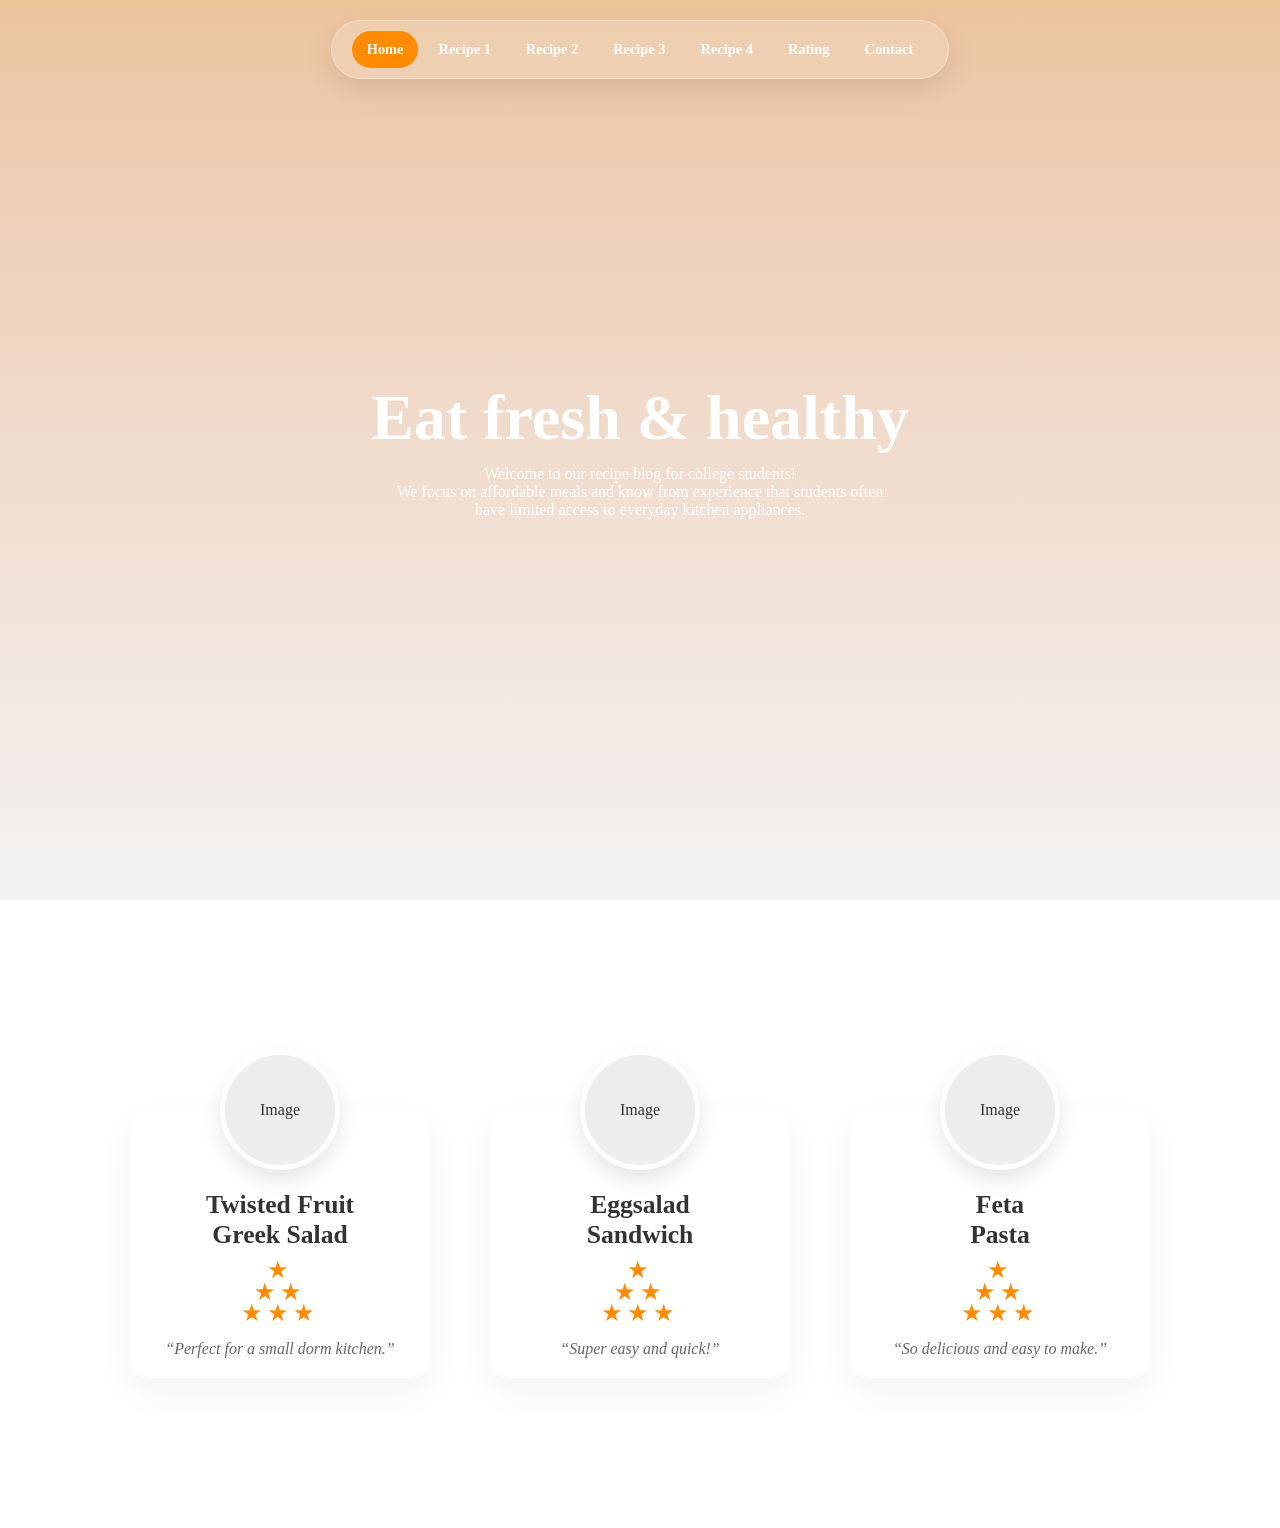
==== index.html @ 9a08d2c6 "Was trying to change colors on the homepage" ====
<!DOCTYPE html>

<html>
<head>
    <meta charset="UTF-8">
    <title>Student Recipe Blog</title>
    <style type="text/css" media="all">
        @import "css/style.css";
    </style>
</head>

<body>

    <header>
        <nav class="glass-nav">
            <ul>
                <li class="nav-item active">Home</li>
                <li class="nav-item">Recipe 1</li>
                <li class="nav-item">Recipe 2</li>
                <li class="nav-item">Recipe 3</li>
                <li class="nav-item">Recipe 4</li>
                <li class="nav-item">Rating</li>
                <li class="nav-item">Contact</li>
            </ul>
        </nav>
    </header>

    <main>
        <section class="hero-section">
            <div class="hero-content">
                <h1>Eat fresh & healthy</h1>
                <p>Welcome to our recipe blog for college students!<br> 
                We focus on affordable meals and know from experience that students often <br> 
                have limited access to everyday kitchen appliances.</p>
                
            </div>
        </section>

        <section class="reviews-section">
            <div class="reviews-container">
                
                <div class="review-card">
                    <div class="image-circle"><span>Image</span></div>
                    <div class="card-body">
                        <h3 class="recipe-title">Twisted Fruit<br>Greek Salad</h3>
                        <div class="stars-box">
                            <div class="star-row">★</div>
                            <div class="star-row">★★</div>
                            <div class="star-row">★★★</div>
                        </div>
                        <p class="review-text">“Perfect for a small dorm kitchen.”</p>
                    </div>
                </div>

                <div class="review-card">
                    <div class="image-circle"><span>Image</span></div>
                    <div class="card-body">
                        <h3 class="recipe-title">Eggsalad<br>Sandwich</h3>
                        <div class="stars-box">
                            <div class="star-row">★</div>
                            <div class="star-row">★★</div>
                            <div class="star-row">★★★</div>
                        </div>
                        <p class="review-text">“Super easy and quick!”</p>
                    </div>
                </div>

                <div class="review-card">
                    <div class="image-circle"><span>Image</span></div>
                    <div class="card-body">
                        <h3 class="recipe-title">Feta<br>Pasta</h3>
                        <div class="stars-box">
                            <div class="star-row">★</div>
                            <div class="star-row">★★</div>
                            <div class="star-row">★★★</div>
                        </div>
                        <p class="review-text">“So delicious and easy to make.”</p>
                    </div>
                </div>

            </div>
        </section>
    </main>

    <script src="script.js"></script>
</body>
</html>
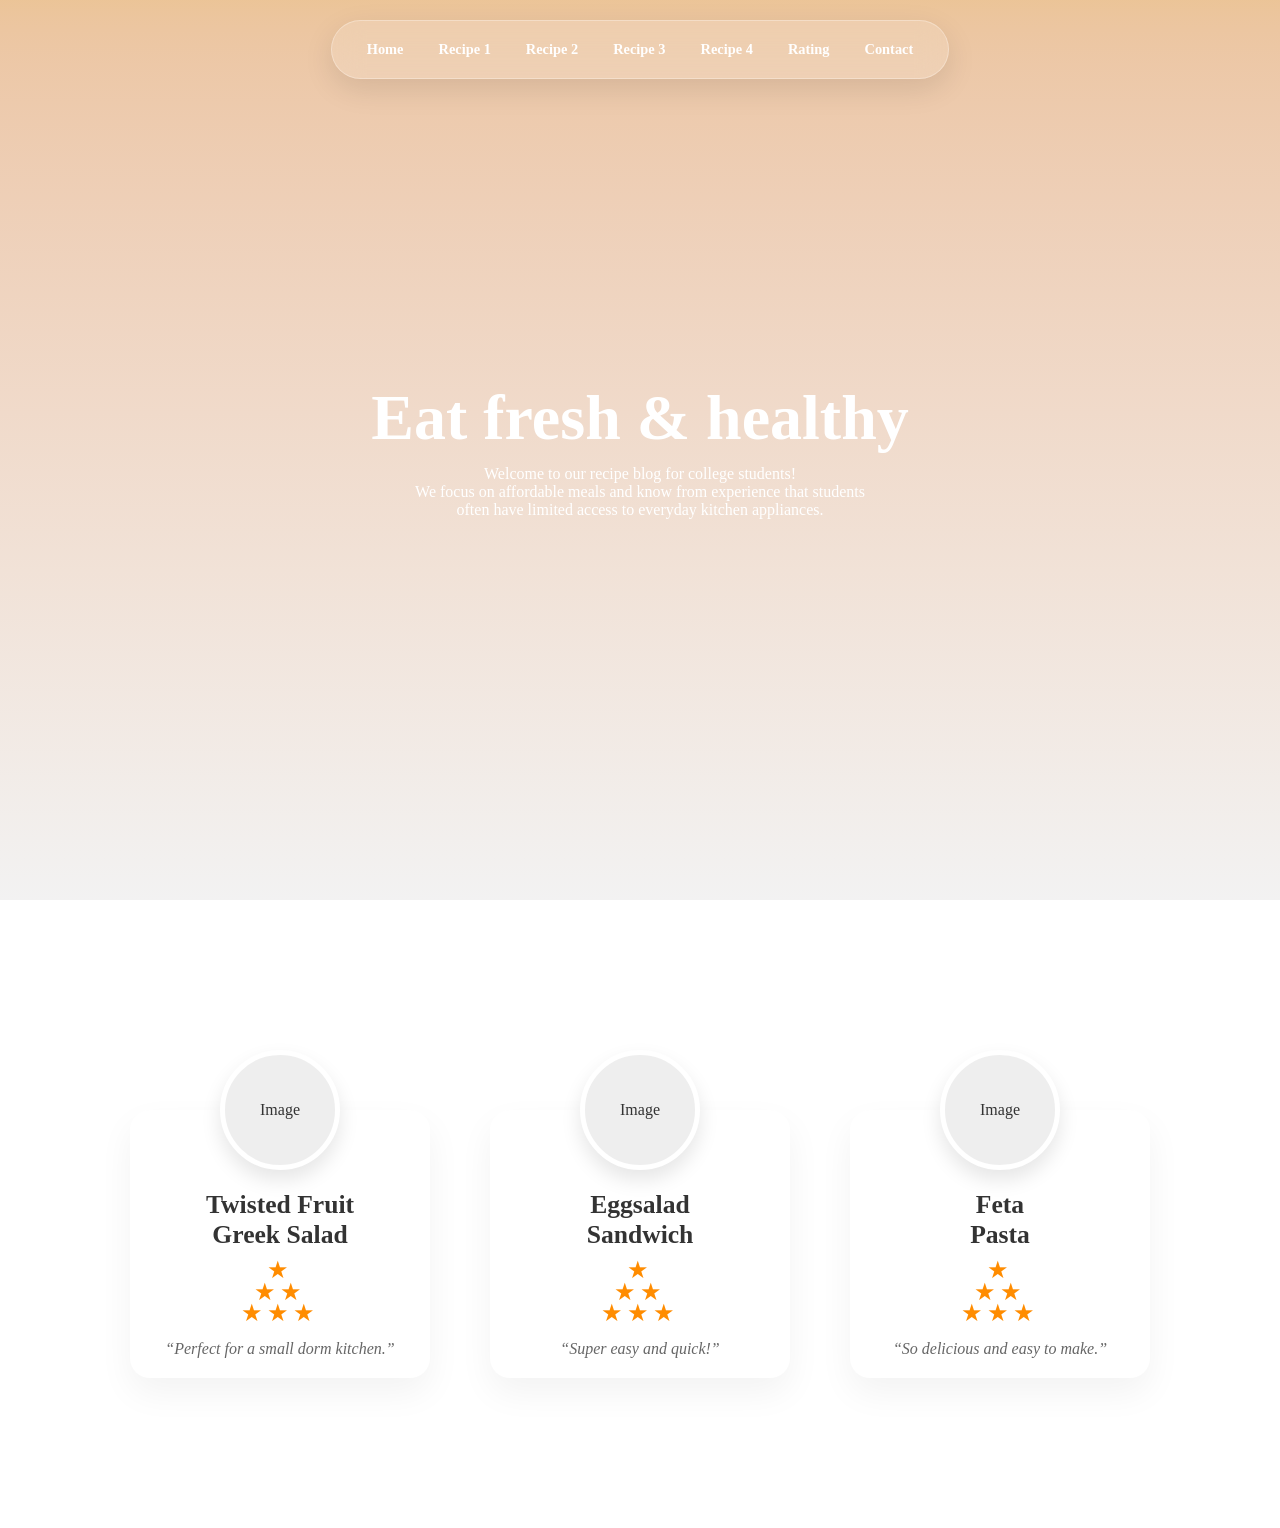
==== commit 5291dff1: "I made some changes in the code and adjustments in the text" ====
--- a/index.html
+++ b/index.html
@@ -5,7 +5,7 @@
     <meta charset="UTF-8">
     <title>Student Recipe Blog</title>
     <style type="text/css" media="all">
-        @import "css/style.css";
+        @import "css/index.css";
     </style>
 </head>
 
@@ -14,7 +14,7 @@
     <header>
         <nav class="glass-nav">
             <ul>
-                <li class="nav-item active">Home</li>
+                <li class="nav-item">Home</li>
                 <li class="nav-item">Recipe 1</li>
                 <li class="nav-item">Recipe 2</li>
                 <li class="nav-item">Recipe 3</li>
@@ -30,9 +30,8 @@
             <div class="hero-content">
                 <h1>Eat fresh & healthy</h1>
                 <p>Welcome to our recipe blog for college students!<br> 
-                We focus on affordable meals and know from experience that students often <br> 
-                have limited access to everyday kitchen appliances.</p>
-                
+                We focus on affordable meals and know from experience that students<br> 
+                often have limited access to everyday kitchen appliances.</p>
             </div>
         </section>
 
@@ -77,7 +76,6 @@
                         <p class="review-text">“So delicious and easy to make.”</p>
                     </div>
                 </div>
-
             </div>
         </section>
     </main>
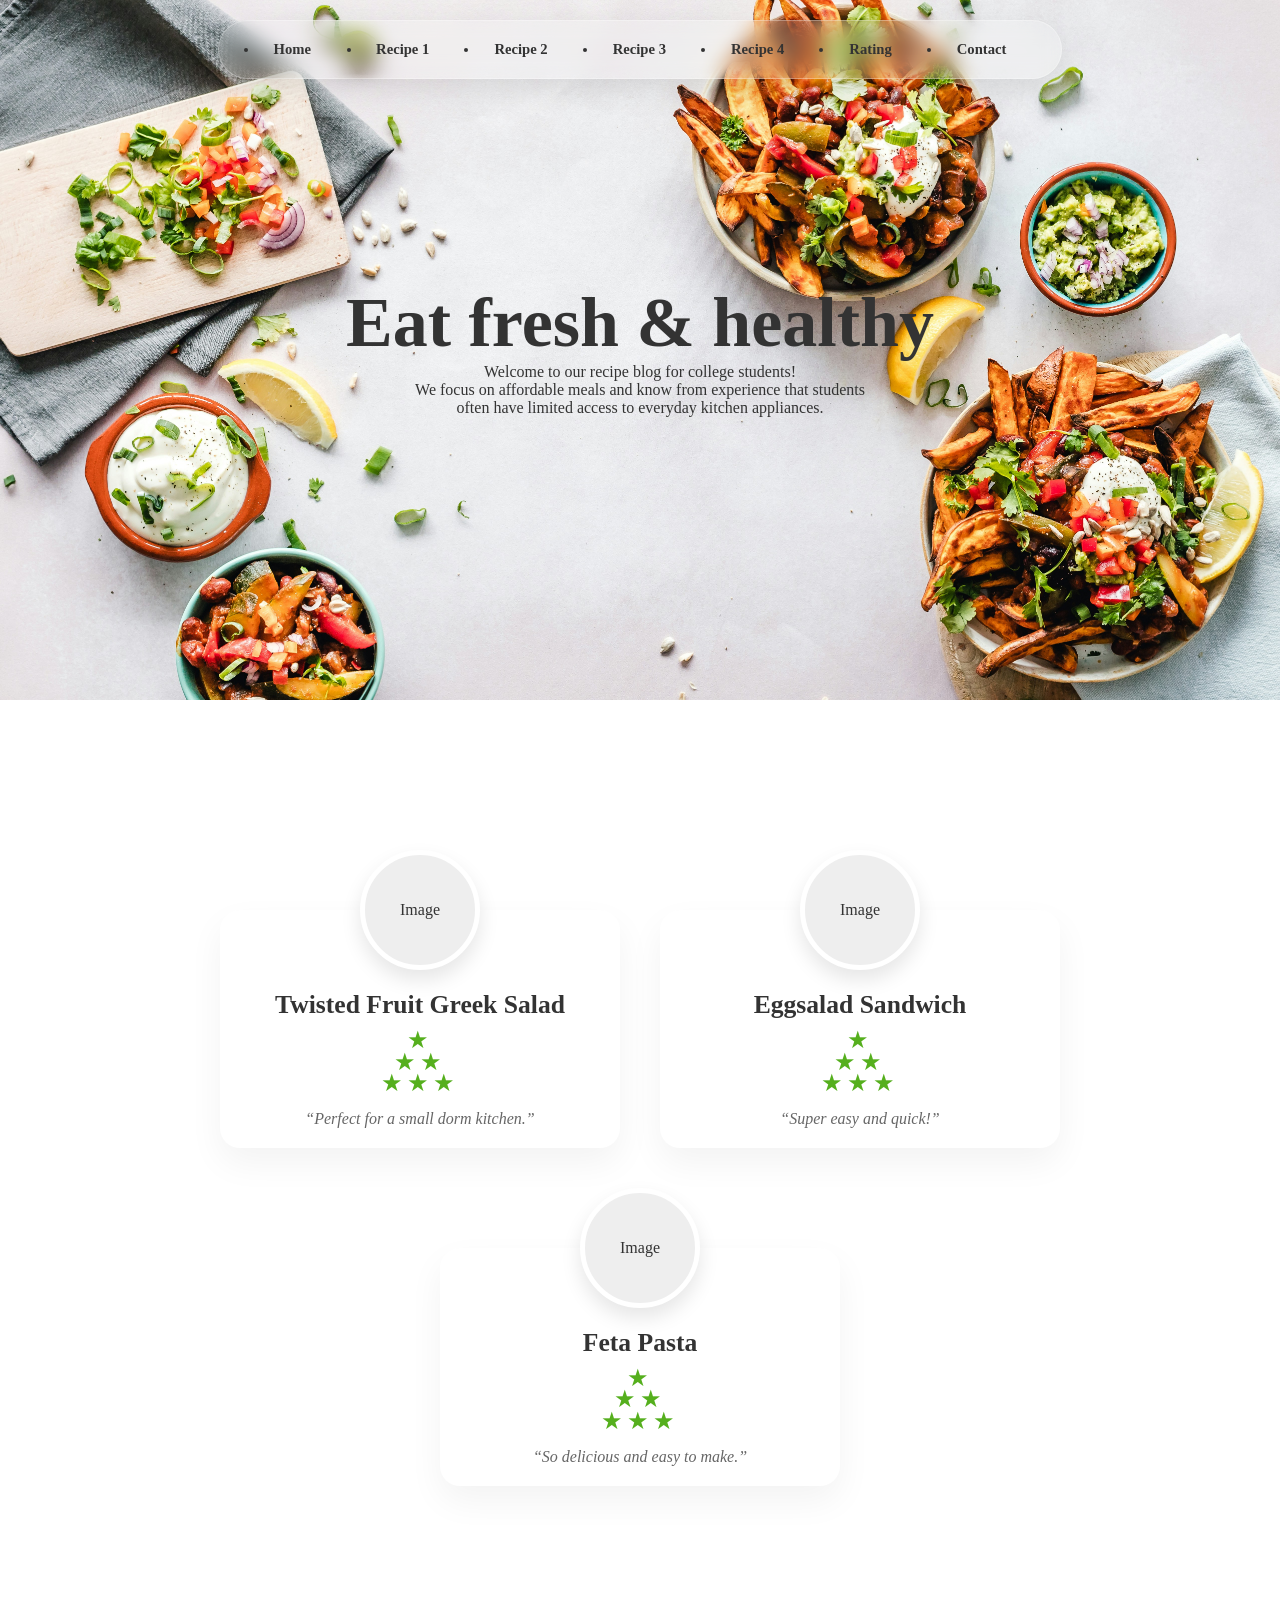
==== commit da0c6ebf: "I changed the .css document and the html document, that the hero-section contains a background-image" ====
--- a/index.html
+++ b/index.html
@@ -41,7 +41,7 @@
                 <div class="review-card">
                     <div class="image-circle"><span>Image</span></div>
                     <div class="card-body">
-                        <h3 class="recipe-title">Twisted Fruit<br>Greek Salad</h3>
+                        <h3 class="recipe-title">Twisted Fruit Greek Salad</h3>
                         <div class="stars-box">
                             <div class="star-row">★</div>
                             <div class="star-row">★★</div>
@@ -54,7 +54,7 @@
                 <div class="review-card">
                     <div class="image-circle"><span>Image</span></div>
                     <div class="card-body">
-                        <h3 class="recipe-title">Eggsalad<br>Sandwich</h3>
+                        <h3 class="recipe-title">Eggsalad Sandwich</h3>
                         <div class="stars-box">
                             <div class="star-row">★</div>
                             <div class="star-row">★★</div>
@@ -67,7 +67,7 @@
                 <div class="review-card">
                     <div class="image-circle"><span>Image</span></div>
                     <div class="card-body">
-                        <h3 class="recipe-title">Feta<br>Pasta</h3>
+                        <h3 class="recipe-title">Feta Pasta</h3>
                         <div class="stars-box">
                             <div class="star-row">★</div>
                             <div class="star-row">★★</div>
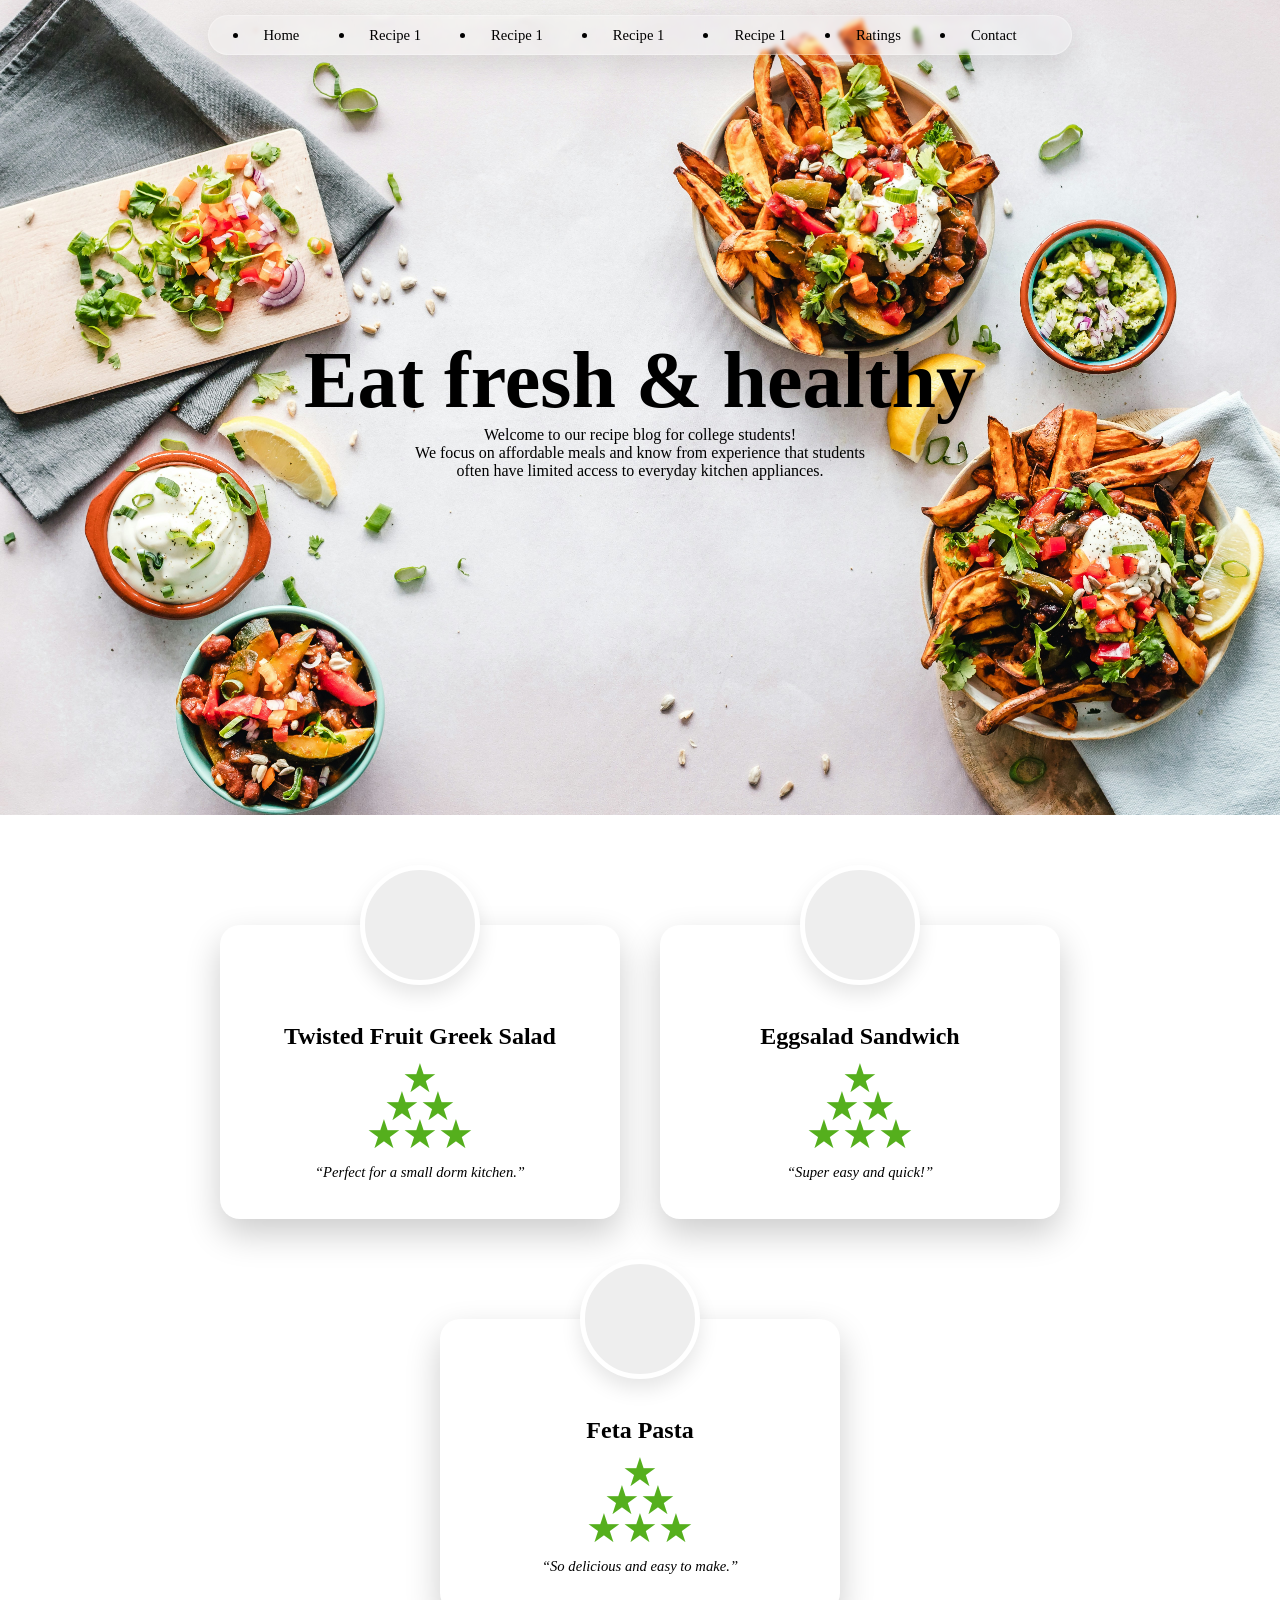
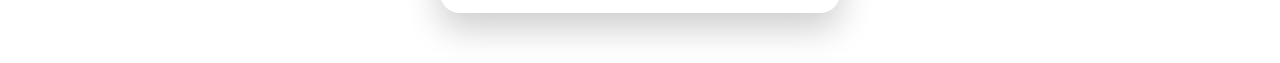
==== commit be26d371: "Linking and code adjustments I linked some pages to the nav-bar and the three ratings on the bottom " ====
--- a/index.html
+++ b/index.html
@@ -14,13 +14,13 @@
     <header>
         <nav class="glass-nav">
             <ul>
-                <li class="nav-item">Home</li>
-                <li class="nav-item">Recipe 1</li>
-                <li class="nav-item">Recipe 2</li>
-                <li class="nav-item">Recipe 3</li>
-                <li class="nav-item">Recipe 4</li>
-                <li class="nav-item">Rating</li>
-                <li class="nav-item">Contact</li>
+                <li><a href="index.html">Home</a></li>
+                <li><a href="Recipe 1.html">Recipe 1</a></li>
+                <li><a href="Recipe 2.html">Recipe 1</a></li>
+                <li><a href="Recipe 3.html">Recipe 1</a></li>
+                <li><a href="Recipe 4.html">Recipe 1</a></li>
+                <li><a href="rating.html">Ratings</a></li>
+                <li><a href="Contact.html">Contact</a></li>
             </ul>
         </nav>
     </header>
@@ -39,7 +39,8 @@
             <div class="reviews-container">
                 
                 <div class="review-card">
-                    <div class="image-circle"><span>Image</span></div>
+                    <a href="Recipe 1.html" class="recipe-card-link">
+                    <div class="image-circle"></div>
                     <div class="card-body">
                         <h3 class="recipe-title">Twisted Fruit Greek Salad</h3>
                         <div class="stars-box">
@@ -49,10 +50,11 @@
                         </div>
                         <p class="review-text">“Perfect for a small dorm kitchen.”</p>
                     </div>
-                </div>
+                    </a></div>
 
                 <div class="review-card">
-                    <div class="image-circle"><span>Image</span></div>
+                    <a href="Recipe 2.html" class="recipe-card-link">
+                    <div class="image-circle"></div>
                     <div class="card-body">
                         <h3 class="recipe-title">Eggsalad Sandwich</h3>
                         <div class="stars-box">
@@ -62,10 +64,11 @@
                         </div>
                         <p class="review-text">“Super easy and quick!”</p>
                     </div>
-                </div>
+                </a></div>
 
                 <div class="review-card">
-                    <div class="image-circle"><span>Image</span></div>
+                    <a href="Recipe 3.html" class="recipe-card-link">
+                    <div class="image-circle"></div>
                     <div class="card-body">
                         <h3 class="recipe-title">Feta Pasta</h3>
                         <div class="stars-box">
@@ -75,7 +78,7 @@
                         </div>
                         <p class="review-text">“So delicious and easy to make.”</p>
                     </div>
-                </div>
+                </a></div>
             </div>
         </section>
     </main>
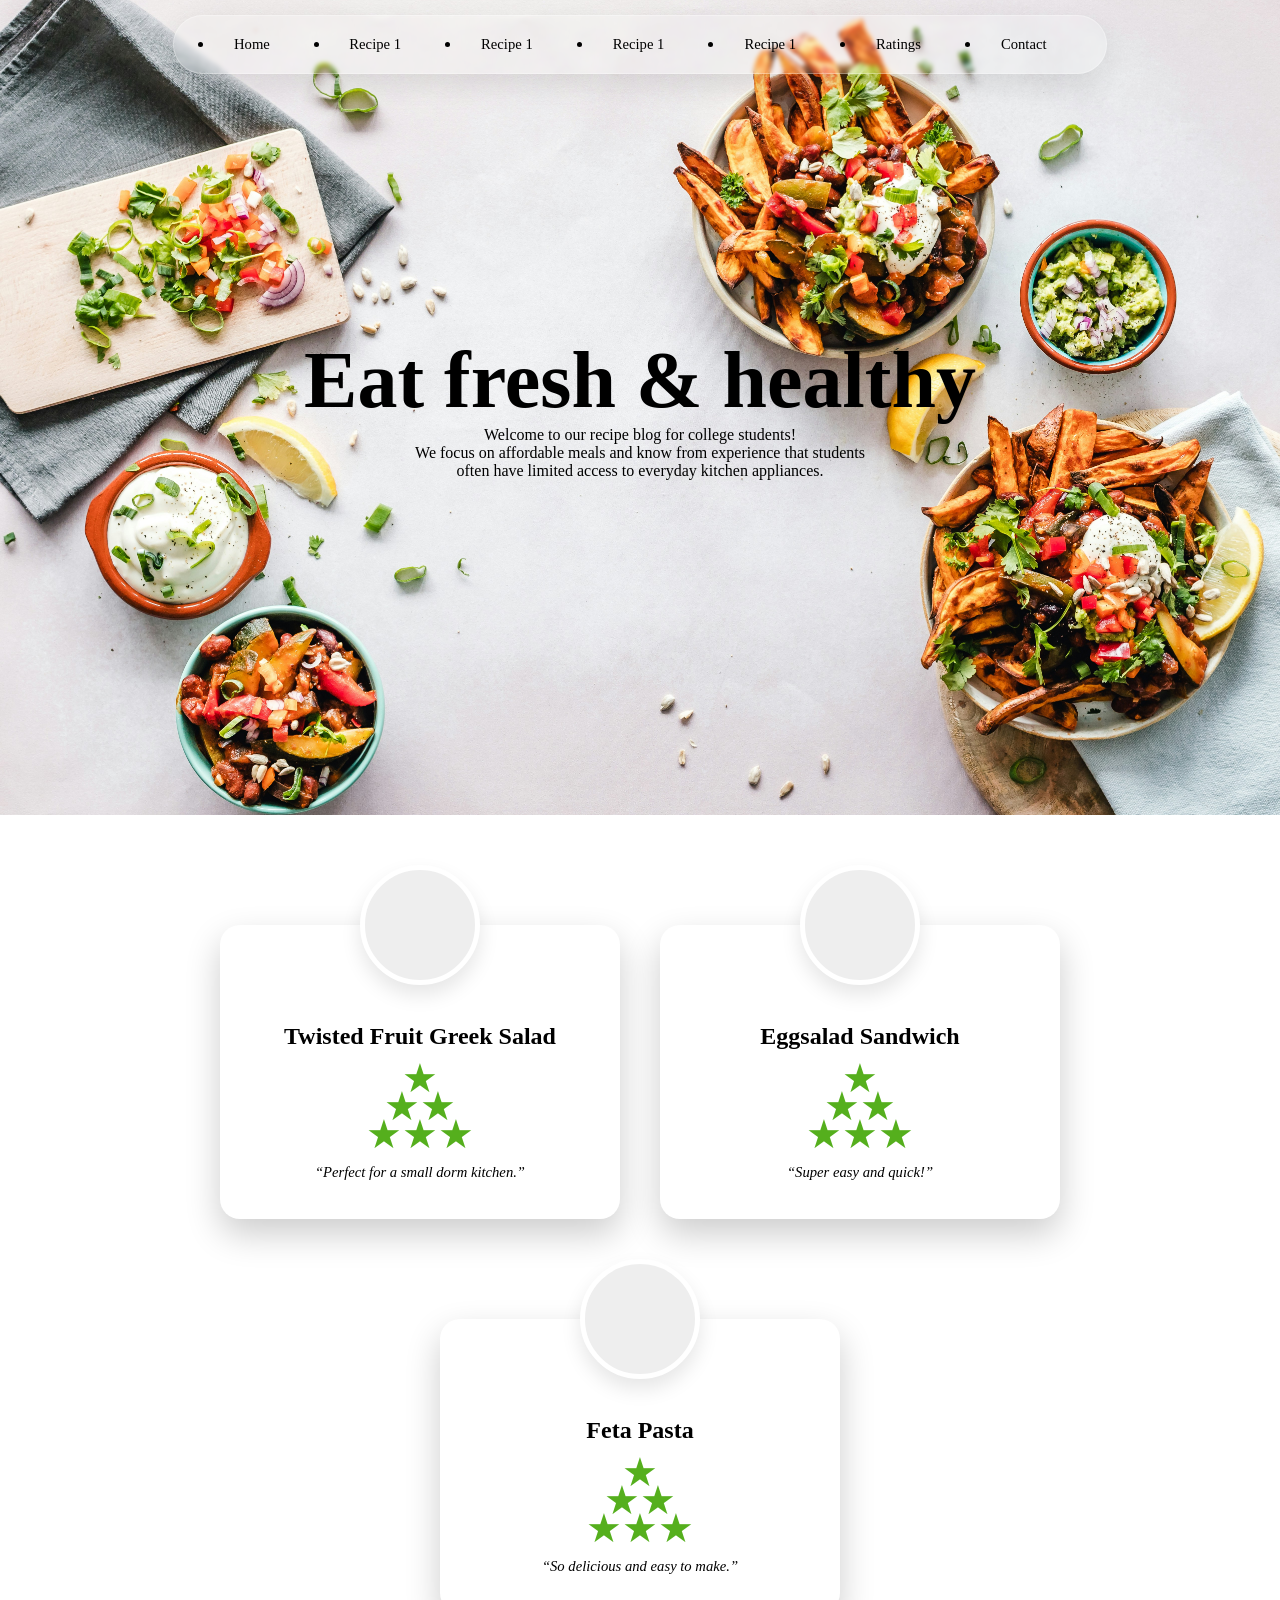
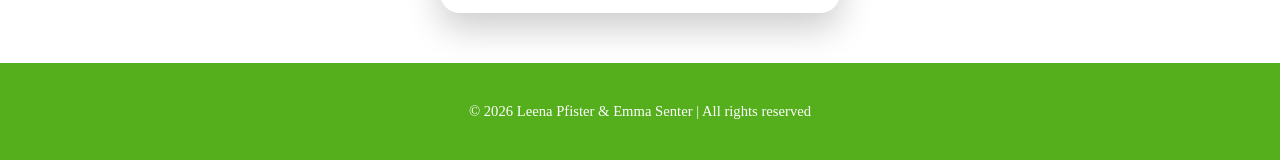
==== commit 6c7b6776: "CSS changes and Footer I changed the css again and added a footer for the index-page. I also got rid" ====
--- a/index.html
+++ b/index.html
@@ -1,5 +1,4 @@
 <!DOCTYPE html>
-
 <html>
 <head>
     <meta charset="UTF-8">
@@ -83,6 +82,12 @@
         </section>
     </main>
 
+    <footer>
+        <div clas="footer-content">
+            <p>&copy; 2026 Leena Pfister & Emma Senter | All rights reserved</p>
+        </div>
+    </footer>
+
     <script src="script.js"></script>
 </body>
 </html>
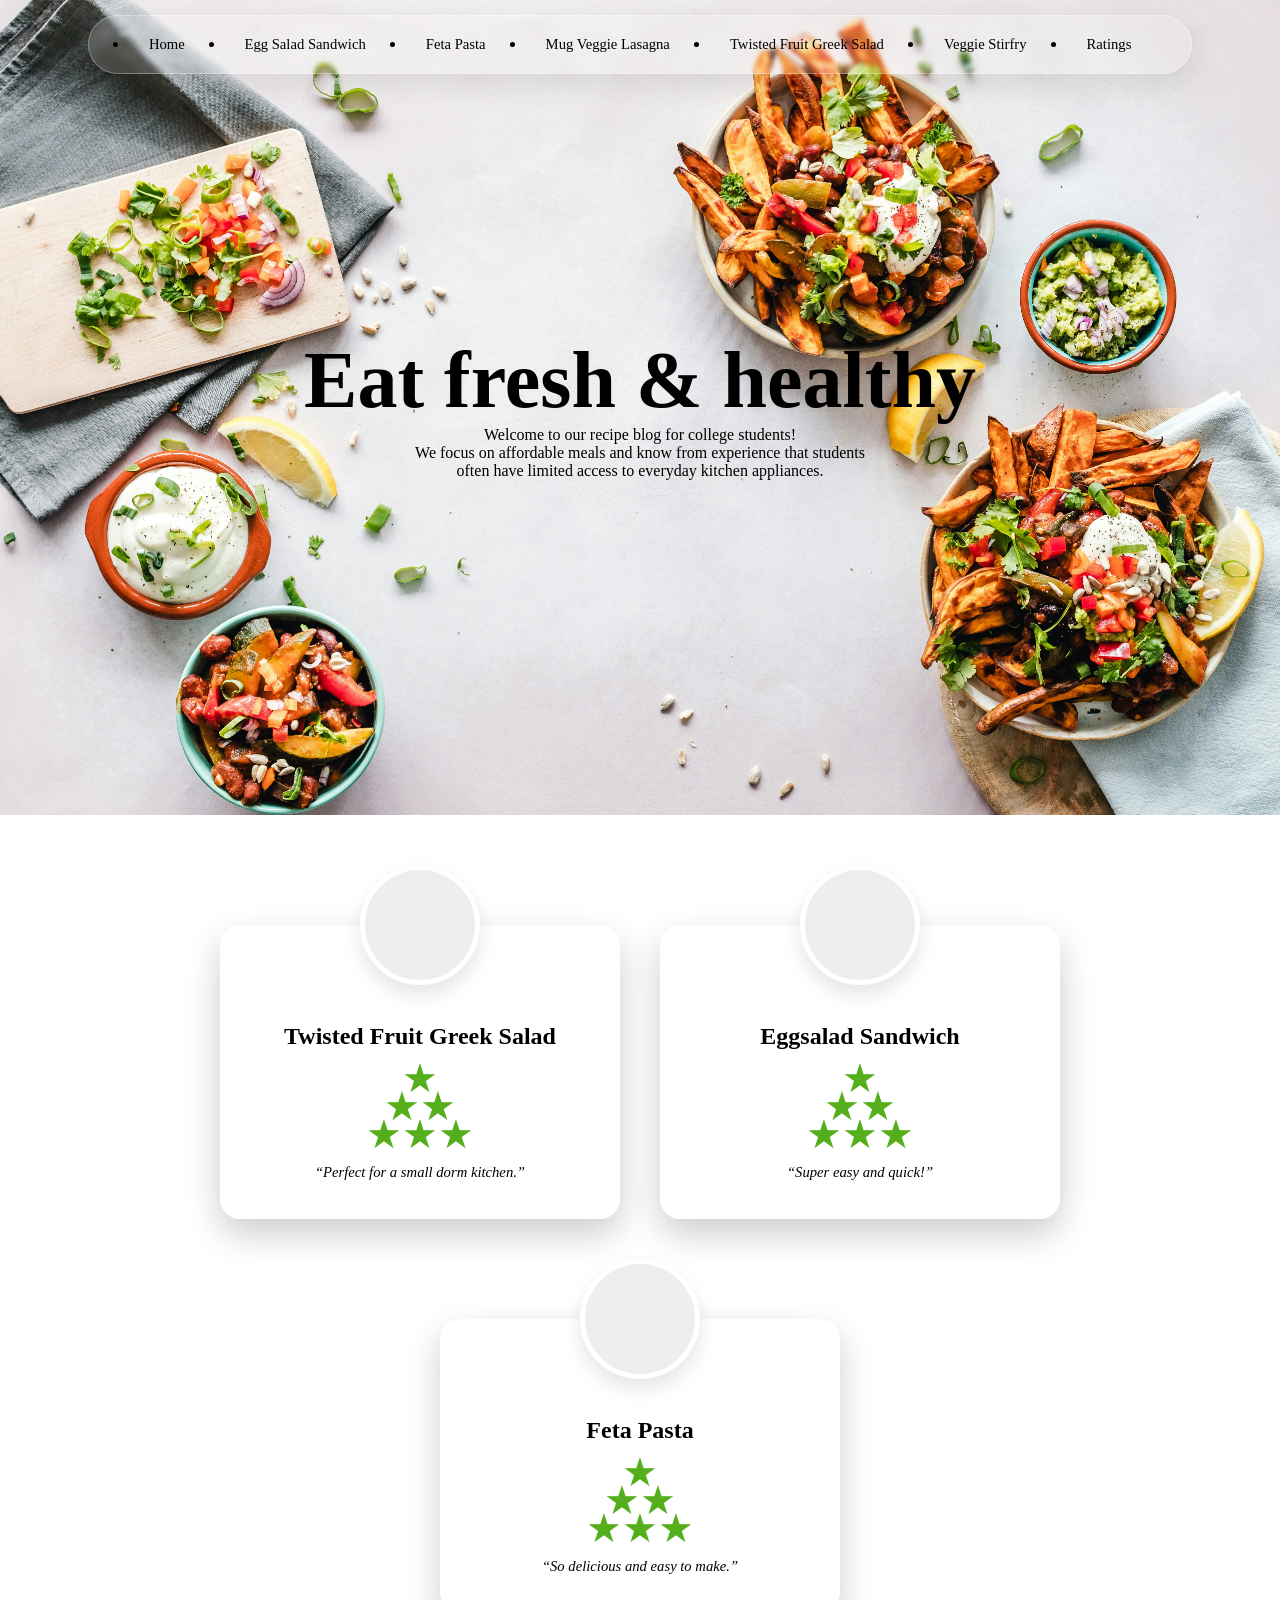
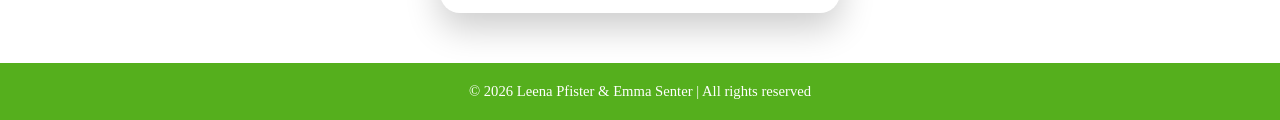
==== commit a102840d: "Linking pages and navbar I linked the recipe pages to the the navbar and was trying to add the navba" ====
--- a/index.html
+++ b/index.html
@@ -14,12 +14,12 @@
         <nav class="glass-nav">
             <ul>
                 <li><a href="index.html">Home</a></li>
-                <li><a href="Recipe 1.html">Recipe 1</a></li>
-                <li><a href="Recipe 2.html">Recipe 1</a></li>
-                <li><a href="Recipe 3.html">Recipe 1</a></li>
-                <li><a href="Recipe 4.html">Recipe 1</a></li>
+                <li><a href="eggsaladsandwich.html">Egg Salad Sandwich</a></li>
+                <li><a href="fetapasta.html">Feta Pasta</a></li>
+                <li><a href="mugveggielasagna.html">Mug Veggie Lasagna</a></li>
+                <li><a href="twistedfruitgreeksalad.html">Twisted Fruit Greek Salad</a></li>
+                <li><a href="Veggie Stirfry.html">Veggie Stirfry</a></li>
                 <li><a href="rating.html">Ratings</a></li>
-                <li><a href="Contact.html">Contact</a></li>
             </ul>
         </nav>
     </header>
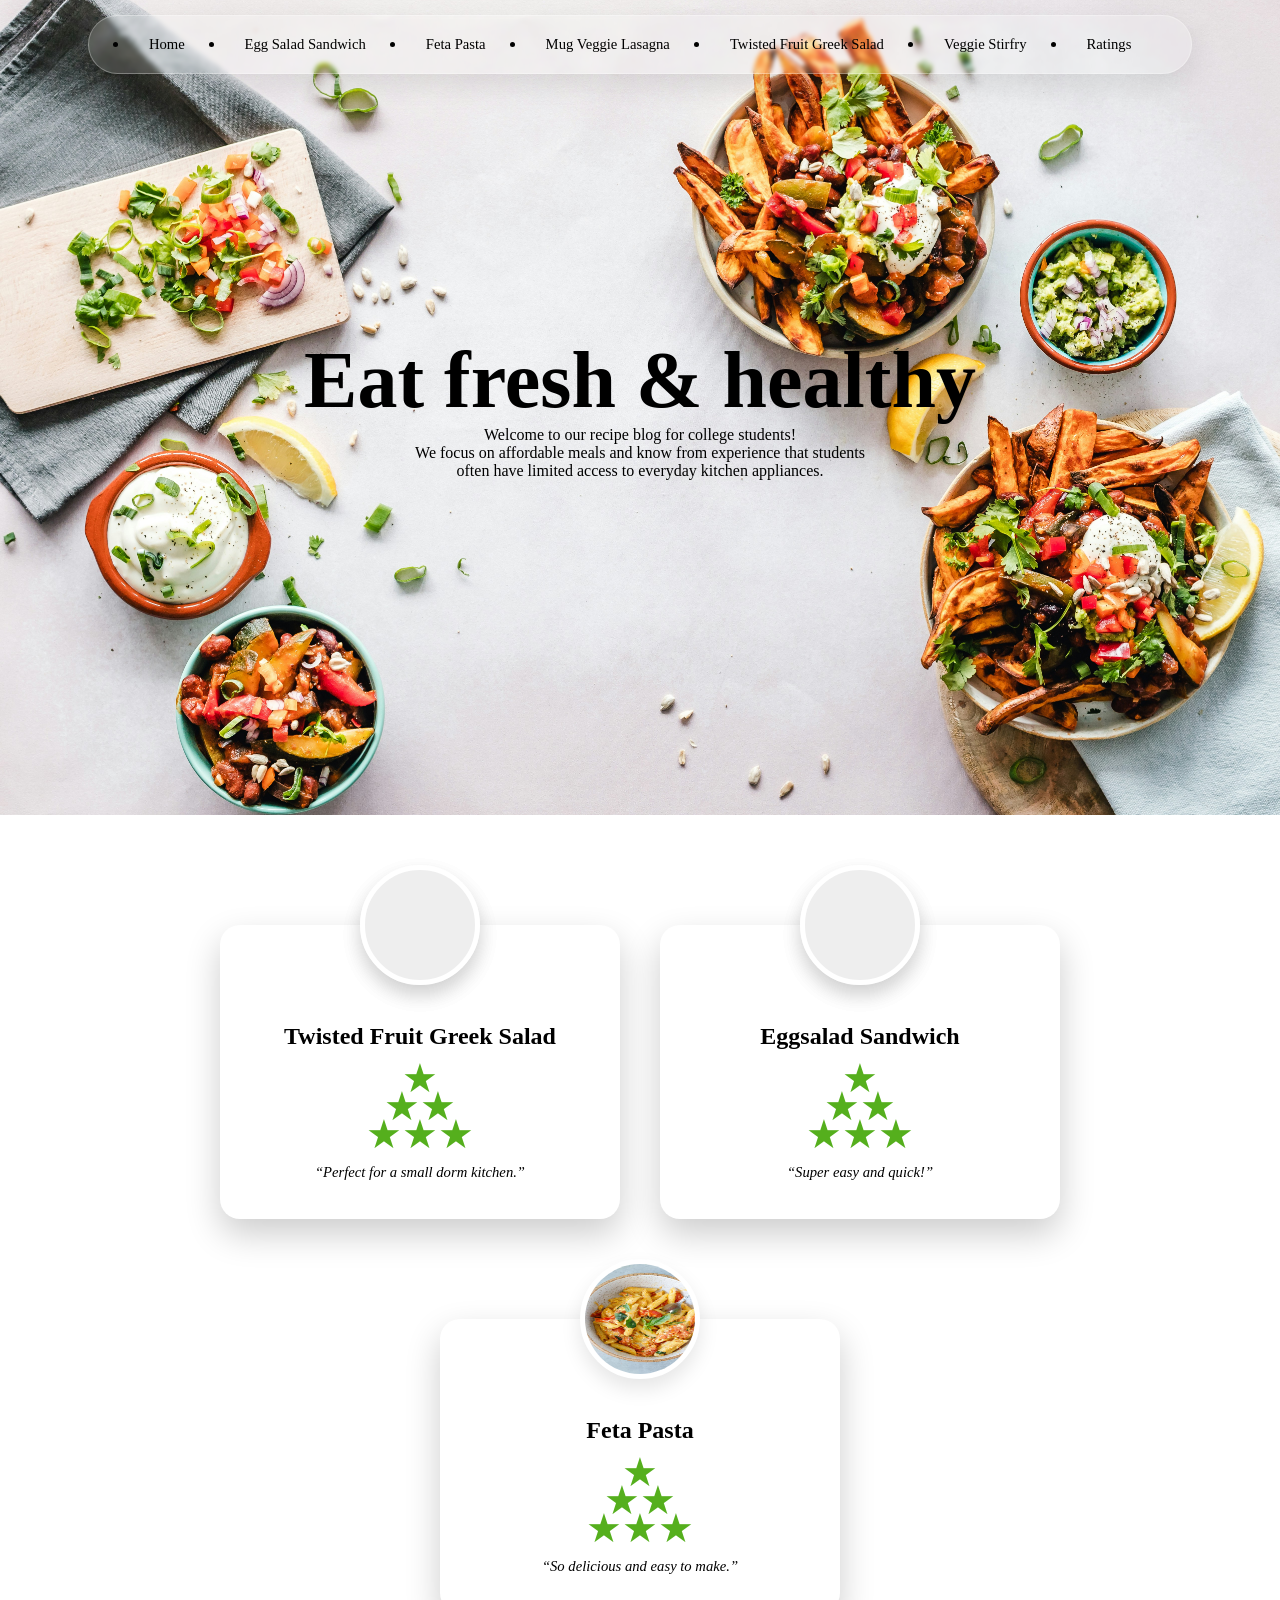
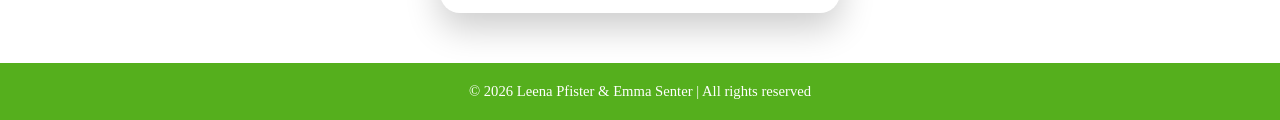
==== commit 1635113a: "Adding picture to rating cards" ====
--- a/index.html
+++ b/index.html
@@ -38,7 +38,8 @@
             <div class="reviews-container">
                 
                 <div class="review-card">
-                    <a href="Recipe 1.html" class="recipe-card-link">
+                    <a href="twistedfruitgreeksalad.html" class="recipe-card-link">
+                     <img src="./images/twistedfruitgreeksalad.webp" class="image-circle" alt="Recipe Image">
                     <div class="image-circle"></div>
                     <div class="card-body">
                         <h3 class="recipe-title">Twisted Fruit Greek Salad</h3>
@@ -52,7 +53,8 @@
                     </a></div>
 
                 <div class="review-card">
-                    <a href="Recipe 2.html" class="recipe-card-link">
+                    <a href="eggsaladsandwich.html" class="recipe-card-link">
+                    <img src="./images/eggsaladsandwich.webp" class="image-circle" alt="Recipe Image">
                     <div class="image-circle"></div>
                     <div class="card-body">
                         <h3 class="recipe-title">Eggsalad Sandwich</h3>
@@ -66,8 +68,8 @@
                 </a></div>
 
                 <div class="review-card">
-                    <a href="Recipe 3.html" class="recipe-card-link">
-                    <div class="image-circle"></div>
+                    <a href="fetapasta.html" class="recipe-card-link">
+                    <img src="./images/fetapasta.jpg" class="image-circle" alt="Recipe Image">
                     <div class="card-body">
                         <h3 class="recipe-title">Feta Pasta</h3>
                         <div class="stars-box">
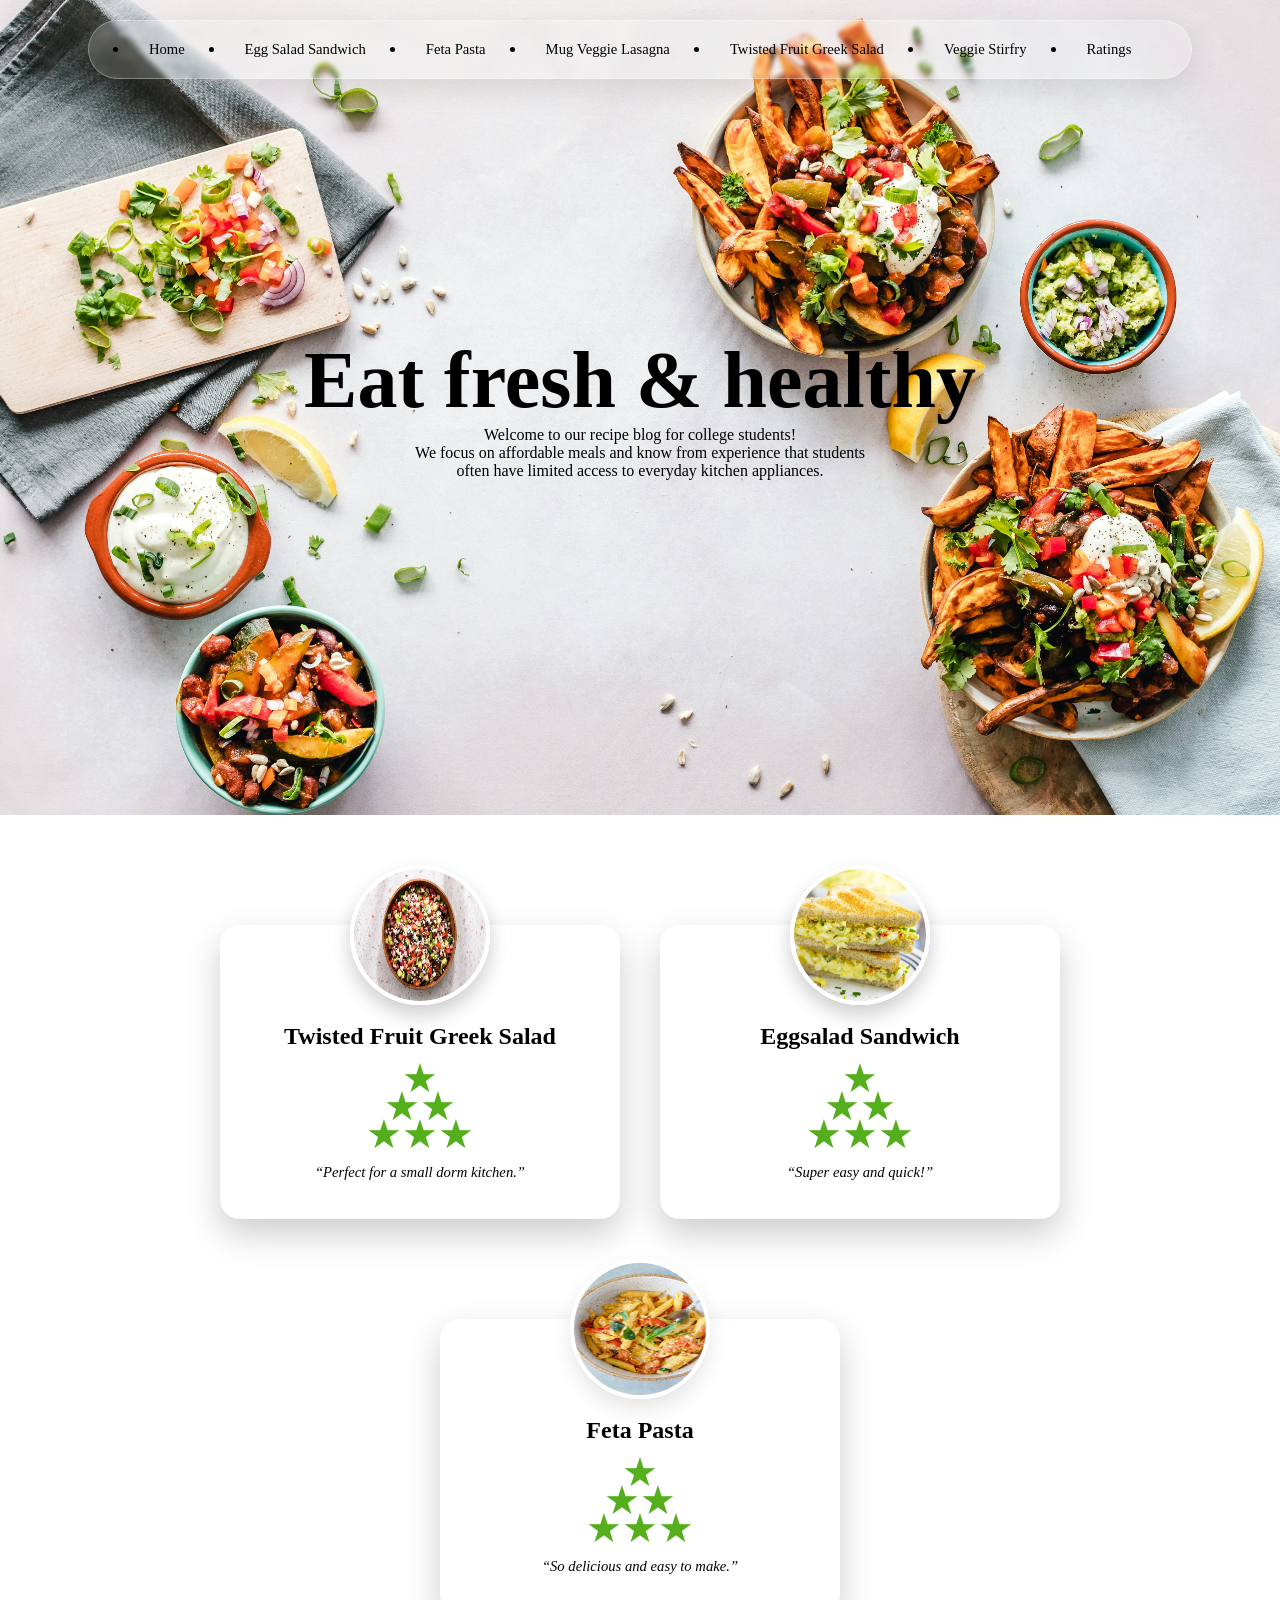
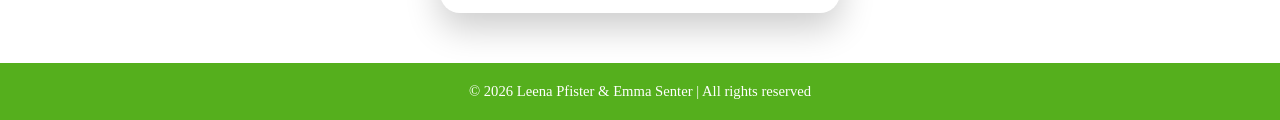
==== commit d84a8781: "Changes in .css I made some changes in the .css file for the rating page" ====
--- a/index.html
+++ b/index.html
@@ -54,7 +54,7 @@
 
                 <div class="review-card">
                     <a href="eggsaladsandwich.html" class="recipe-card-link">
-                    <img src="./images/eggsaladsandwich.webp" class="image-circle" alt="Recipe Image">
+                    <img src="./images/eggsaladsandwich.jpg" class="image-circle" alt="Recipe Image">
                     <div class="image-circle"></div>
                     <div class="card-body">
                         <h3 class="recipe-title">Eggsalad Sandwich</h3>
